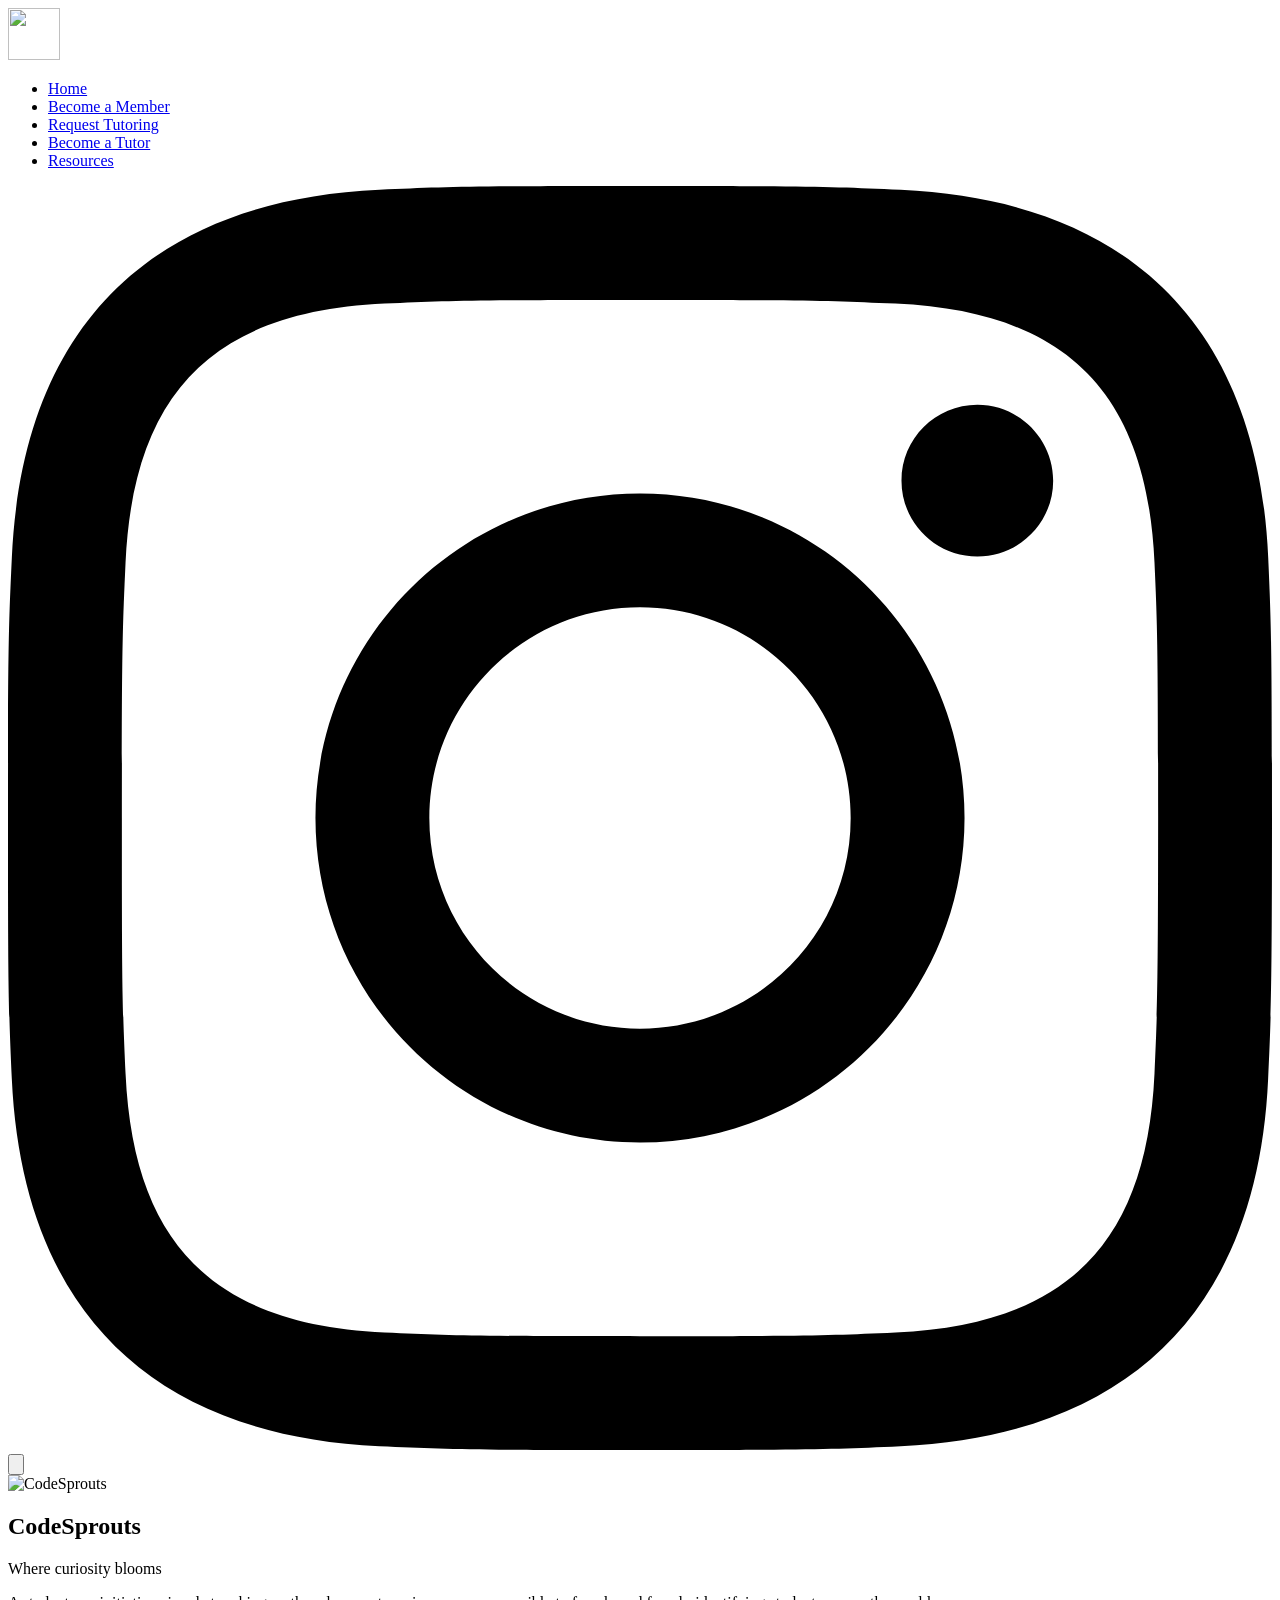
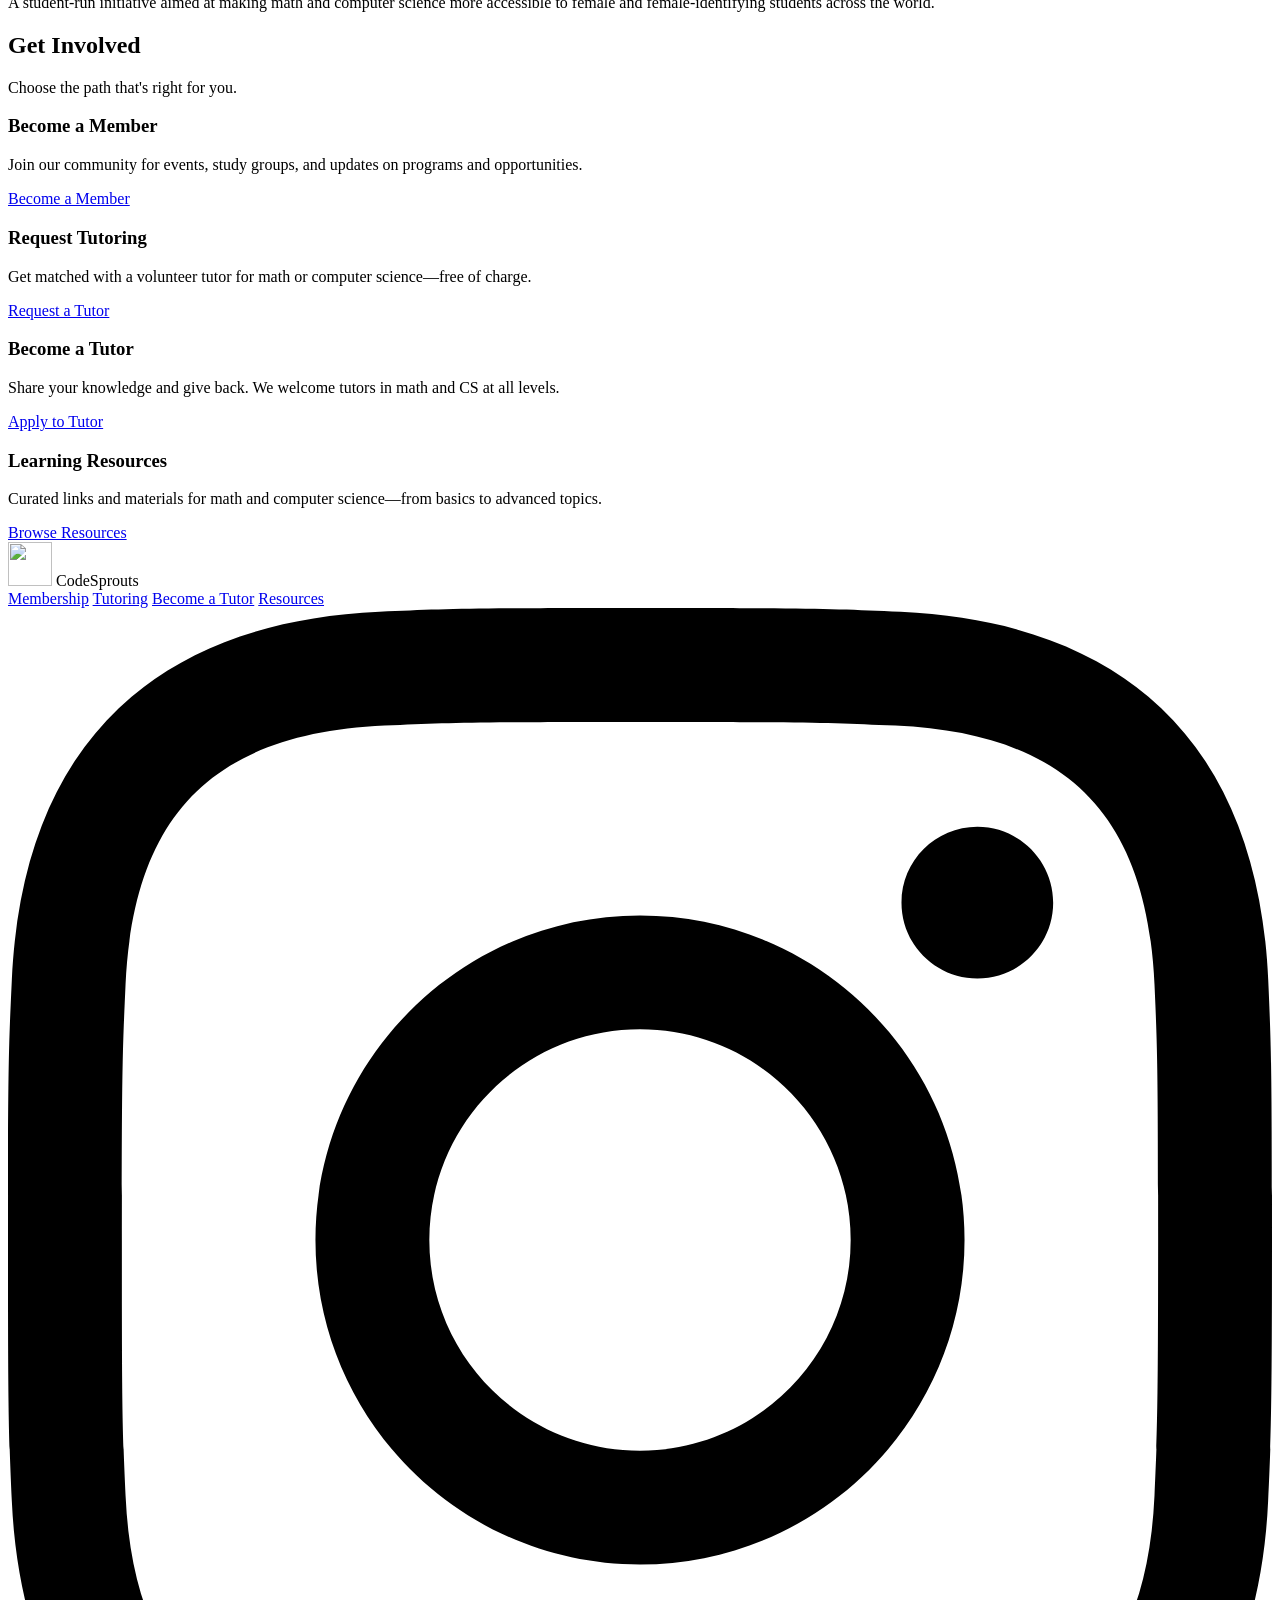
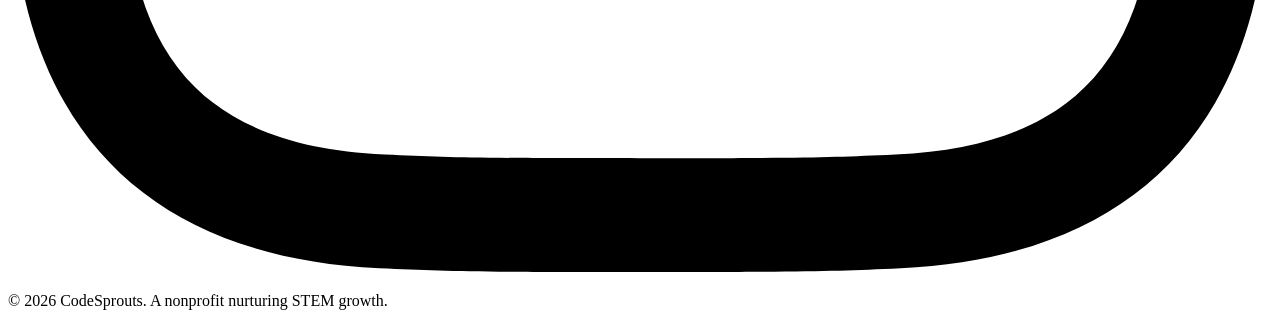
==== index.html @ f72ac239 "Add files via upload" ====
<!DOCTYPE html>
<html lang="en">
<head>
  <meta charset="UTF-8">
  <meta name="viewport" content="width=device-width, initial-scale=1.0">
  <meta name="description" content="CodeSprouts — a nonprofit helping students grow through math and computer science tutoring and community.">
  <title>CodeSprouts | Growing Coders &amp; Mathematicians</title>
  <link rel="preconnect" href="https://fonts.googleapis.com">
  <link rel="preconnect" href="https://fonts.gstatic.com" crossorigin>
  <link href="https://fonts.googleapis.com/css2?family=Montserrat:wght@400;500;600;700;800&display=swap" rel="stylesheet">
  <link rel="stylesheet" href="css/styles.css?v=5">
  <link rel="icon" href="assets/logo.png" type="image/png">
</head>
<body>
  <header class="site-header">
    <div class="header-inner">
      <a href="index.html" class="logo-link" aria-label="CodeSprouts home">
        <span class="logo-frame">
          <img src="assets/logo.png" alt="" class="logo-img" width="52" height="52">
        </span>
      </a>
      <nav class="main-nav" aria-label="Main navigation">
        <ul>
          <li><a href="index.html">Home</a></li>
          <li><a href="membership.html">Become a Member</a></li>
          <li><a href="tutoring.html">Request Tutoring</a></li>
          <li><a href="become-tutor.html">Become a Tutor</a></li>
          <li><a href="resources.html">Resources</a></li>
        </ul>
      </nav>
      <div class="header-actions">
        <a href="https://www.instagram.com/codesproutsss/?hl=en" class="social-link" target="_blank" rel="noopener noreferrer" aria-label="CodeSprouts on Instagram">
          <svg viewBox="0 0 24 24" aria-hidden="true"><path d="M12 2.163c3.204 0 3.584.012 4.85.07 3.252.148 4.771 1.691 4.919 4.919.058 1.265.069 1.645.069 4.849 0 3.205-.012 3.584-.069 4.849-.149 3.225-1.664 4.771-4.919 4.919-1.266.058-1.644.07-4.85.07-3.204 0-3.584-.012-4.849-.07-3.26-.149-4.771-1.699-4.919-4.92-.058-1.265-.07-1.644-.07-4.849 0-3.204.013-3.583.07-4.849.149-3.227 1.664-4.771 4.919-4.919 1.266-.057 1.645-.069 4.849-.069zm0-2.163c-3.259 0-3.667.014-4.947.072-4.358.2-6.78 2.618-6.98 6.98-.059 1.281-.073 1.689-.073 4.948 0 3.259.014 3.668.072 4.948.2 4.358 2.618 6.78 6.98 6.98 1.281.058 1.689.072 4.948.072 3.259 0 3.668-.014 4.948-.072 4.354-.2 6.782-2.618 6.979-6.98.059-1.28.073-1.689.073-4.948 0-3.259-.014-3.667-.072-4.947-.196-4.354-2.617-6.78-6.979-6.98-1.281-.059-1.69-.073-4.949-.073zm0 5.838c-3.403 0-6.162 2.759-6.162 6.162s2.759 6.163 6.162 6.163 6.162-2.759 6.162-6.163c0-3.403-2.759-6.162-6.162-6.162zm0 10.162c-2.209 0-4-1.79-4-4 0-2.209 1.791-4 4-4s4 1.791 4 4c0 2.21-1.791 4-4 4zm6.406-11.845c-.796 0-1.441.645-1.441 1.44s.645 1.44 1.441 1.44c.795 0 1.439-.645 1.439-1.44s-.644-1.44-1.439-1.44z"/></svg>
        </a>
        <button class="nav-toggle" type="button" aria-label="Open menu" aria-expanded="false">
          <svg xmlns="http://www.w3.org/2000/svg" fill="none" viewBox="0 0 24 24" stroke="currentColor" stroke-width="2">
            <path stroke-linecap="round" stroke-linejoin="round" d="M4 6h16M4 12h16M4 18h16"/>
          </svg>
        </button>
      </div>
    </div>
  </header>

  <main>
    <section class="hero">
      <div class="hero-float">
        <span class="logo-frame logo-frame--hero">
          <img src="assets/logo.png" alt="CodeSprouts" class="logo-img" width="280" height="280">
        </span>
      </div>
      <h1 class="hero-title">CodeSprouts</h1>
      <p class="tagline">Where curiosity blooms</p>
      <p class="hero-desc">
        A student-run initiative aimed at making math and computer science more accessible
        to female and female-identifying students across the world.
      </p>
    </section>

    <section class="section container">
      <header class="page-header" style="padding-top: 0;">
        <h1>Get Involved</h1>
        <p>Choose the path that's right for you.</p>
      </header>
      <div class="cards-grid">
        <article class="card">
          <h3>Become a Member</h3>
          <p>Join our community for events, study groups, and updates on programs and opportunities.</p>
          <a href="membership.html" class="btn btn-secondary">Become a Member</a>
        </article>
        <article class="card">
          <h3>Request Tutoring</h3>
          <p>Get matched with a volunteer tutor for math or computer science—free of charge.</p>
          <a href="tutoring.html" class="btn btn-secondary">Request a Tutor</a>
        </article>
        <article class="card">
          <h3>Become a Tutor</h3>
          <p>Share your knowledge and give back. We welcome tutors in math and CS at all levels.</p>
          <a href="become-tutor.html" class="btn btn-secondary">Apply to Tutor</a>
        </article>
        <article class="card">
          <h3>Learning Resources</h3>
          <p>Curated links and materials for math and computer science—from basics to advanced topics.</p>
          <a href="resources.html" class="btn btn-secondary">Browse Resources</a>
        </article>
      </div>
    </section>
  </main>

  <footer class="site-footer">
    <div class="footer-inner">
      <div class="footer-brand">
        <span class="logo-frame logo-frame--footer">
          <img src="assets/logo.png" alt="" class="logo-img" width="44" height="44">
        </span>
        <span>CodeSprouts</span>
      </div>
      <nav class="footer-links" aria-label="Footer navigation">
        <a href="membership.html">Membership</a>
        <a href="tutoring.html">Tutoring</a>
        <a href="become-tutor.html">Become a Tutor</a>
        <a href="resources.html">Resources</a>
      </nav>
      <div class="footer-social">
        <a href="https://www.instagram.com/codesproutsss/?hl=en" class="social-link" target="_blank" rel="noopener noreferrer" aria-label="Instagram">
          <svg viewBox="0 0 24 24" aria-hidden="true"><path d="M12 2.163c3.204 0 3.584.012 4.85.07 3.252.148 4.771 1.691 4.919 4.919.058 1.265.069 1.645.069 4.849 0 3.205-.012 3.584-.069 4.849-.149 3.225-1.664 4.771-4.919 4.919-1.266.058-1.644.07-4.85.07-3.204 0-3.584-.012-4.849-.07-3.26-.149-4.771-1.699-4.919-4.92-.058-1.265-.07-1.644-.07-4.849 0-3.204.013-3.583.07-4.849.149-3.227 1.664-4.771 4.919-4.919 1.266-.057 1.645-.069 4.849-.069zm0-2.163c-3.259 0-3.667.014-4.947.072-4.358.2-6.78 2.618-6.98 6.98-.059 1.281-.073 1.689-.073 4.948 0 3.259.014 3.668.072 4.948.2 4.358 2.618 6.78 6.98 6.98 1.281.058 1.689.072 4.948.072 3.259 0 3.668-.014 4.948-.072 4.354-.2 6.782-2.618 6.979-6.98.059-1.28.073-1.689.073-4.948 0-3.259-.014-3.667-.072-4.947-.196-4.354-2.617-6.78-6.979-6.98-1.281-.059-1.69-.073-4.949-.073zm0 5.838c-3.403 0-6.162 2.759-6.162 6.162s2.759 6.163 6.162 6.163 6.162-2.759 6.162-6.163c0-3.403-2.759-6.162-6.162-6.162zm0 10.162c-2.209 0-4-1.79-4-4 0-2.209 1.791-4 4-4s4 1.791 4 4c0 2.21-1.791 4-4 4zm6.406-11.845c-.796 0-1.441.645-1.441 1.44s.645 1.44 1.441 1.44c.795 0 1.439-.645 1.439-1.44s-.644-1.44-1.439-1.44z"/></svg>
        </a>
      </div>
      <p class="footer-copy">&copy; 2026 CodeSprouts. A nonprofit nurturing STEM growth.</p>
    </div>
  </footer>

  <script src="js/main.js"></script>
</body>
</html>
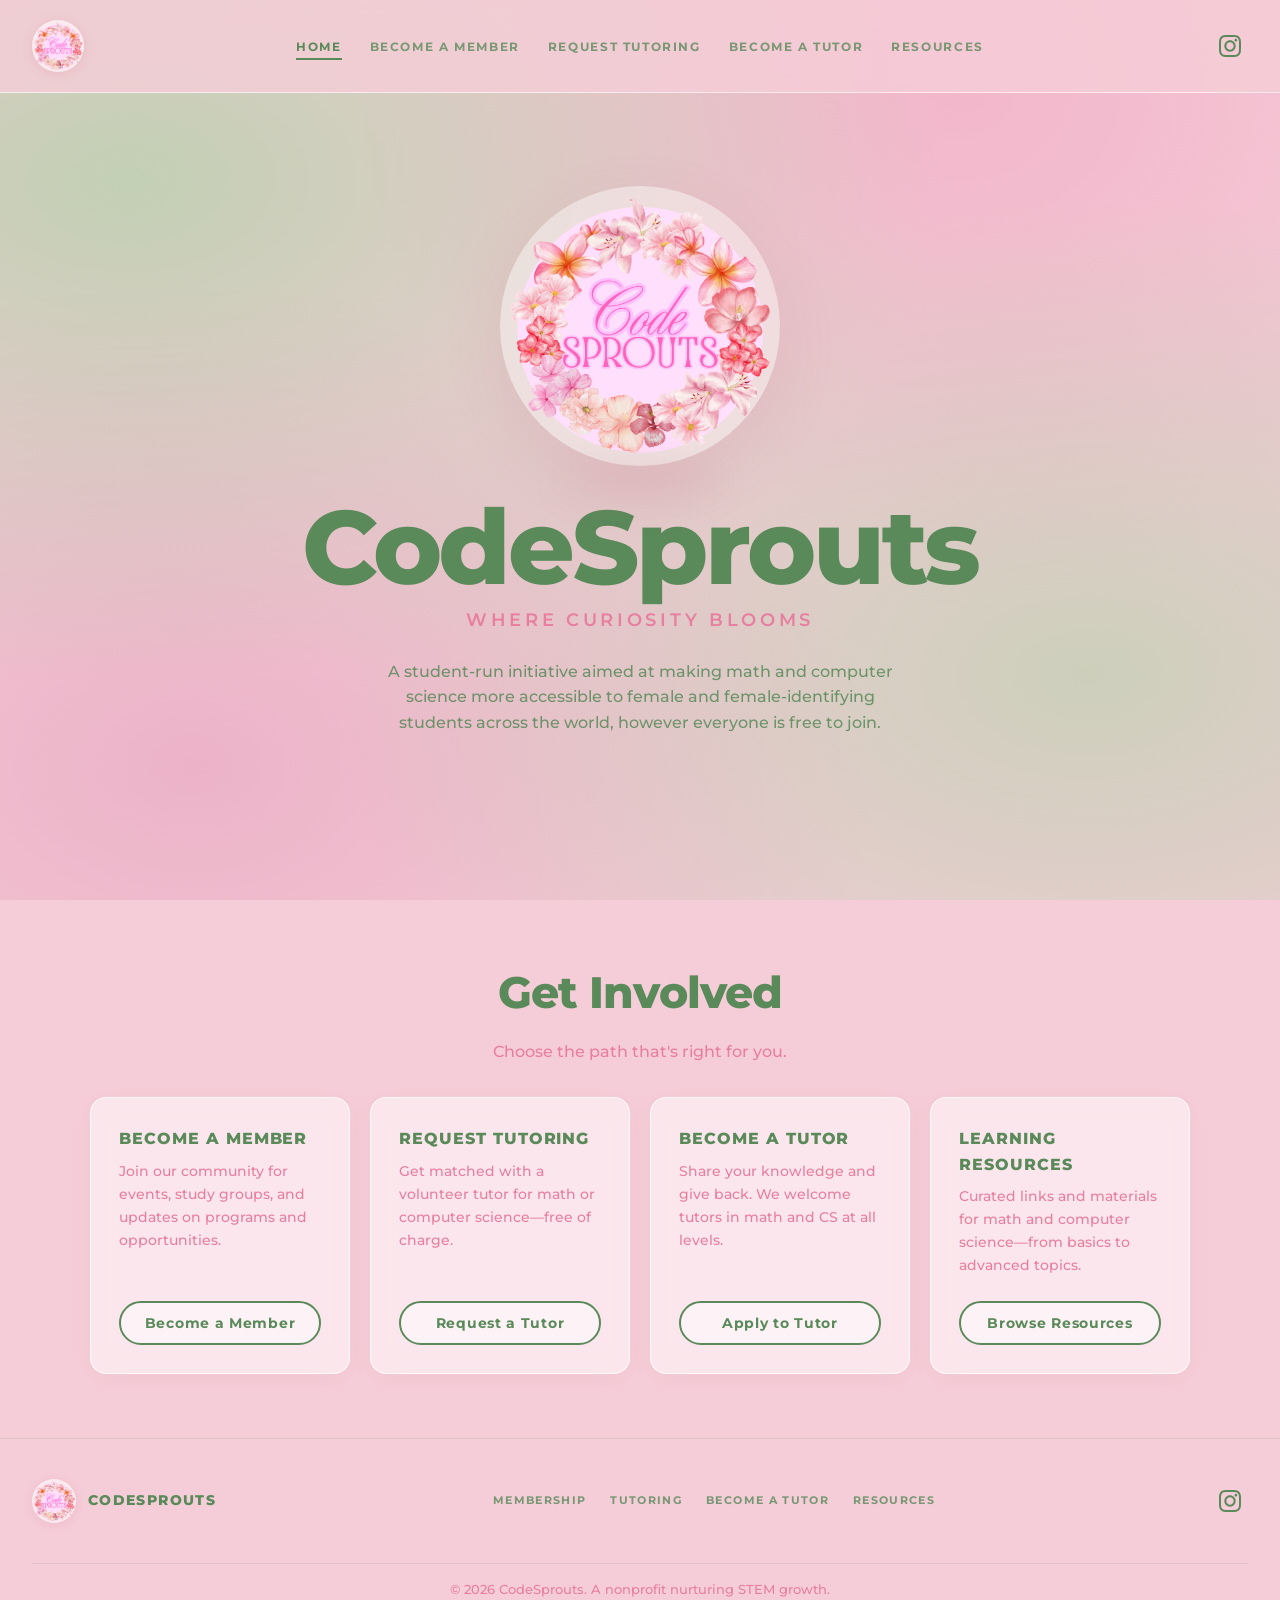
==== commit 705a60ac: "Add files via upload" ====
--- a/index.html
+++ b/index.html
@@ -52,7 +52,7 @@
       <p class="tagline">Where curiosity blooms</p>
       <p class="hero-desc">
         A student-run initiative aimed at making math and computer science more accessible
-        to female and female-identifying students across the world.
+        to female and female-identifying students across the world, however everyone is free to join.
       </p>
     </section>
 
--- a/css/styles.css
+++ b/css/styles.css
@@ -0,0 +1,266 @@
+/* CodeSprouts — Pink & green pastel aesthetic matching brand posts */
+:root {
+  --green: #5a8a5a;
+  --green-dark: #bcd6ae;
+  --pink-bg: #f5cdd8;
+  --pink-accent: #e87fa0;
+  --pink-bright: #f472b6;
+  --card-bg: rgba(255, 255, 255, 0.5);
+  --card-border: rgba(255, 255, 255, 0.75);
+  --input-bg: rgba(255, 255, 255, 0.95);
+  --input-text: #3d2a32;
+  --radius: 16px;
+  --radius-sm: 10px;
+  --font: "Montserrat", system-ui, sans-serif;
+}
+
+*, *::before, *::after { box-sizing: border-box; margin: 0; padding: 0; }
+
+html { scroll-behavior: smooth; }
+
+body {
+  font-family: var(--font);
+  color: var(--green);
+  background: var(--pink-bg);
+  background-image:
+    radial-gradient(ellipse at 10% 20%, rgba(144, 210, 144, 0.5) 0%, transparent 50%),
+    radial-gradient(ellipse at 85% 75%, rgba(144, 210, 144, 0.4) 0%, transparent 50%),
+    radial-gradient(ellipse at 75% 10%, rgba(240, 160, 190, 0.5) 0%, transparent 45%),
+    radial-gradient(ellipse at 15% 85%, rgba(220, 130, 170, 0.35) 0%, transparent 45%);
+  background-attachment: fixed;
+  line-height: 1.6;
+  min-height: 100vh;
+  display: flex;
+  flex-direction: column;
+}
+
+img { max-width: 100%; height: auto; display: block; }
+
+a { color: var(--green); text-decoration: none; transition: opacity 0.2s; }
+a:not(.btn):hover { opacity: 0.75; }
+
+/* Logo */
+.logo-frame {
+  width: 52px; height: 52px;
+  border-radius: 50%; overflow: hidden;
+  display: grid; place-items: center;
+  flex-shrink: 0;
+  background: rgba(255,255,255,0.6);
+  aspect-ratio: 1;
+  box-shadow: 0 2px 12px rgba(200,100,130,0.15);
+}
+.logo-img { width: 100%; height: 100%; object-fit: contain; object-position: center; display: block; margin: 0; }
+.logo-frame--hero { width: min(280px,70vw); height: min(280px,70vw); background: rgba(255,255,255,0.4); box-shadow: 0 20px 60px rgba(200,100,130,0.12); }
+.logo-frame--hero .logo-img { width: 100%; height: 100%; }
+.logo-frame--mission { width: 200px; height: 200px; }
+.logo-frame--footer { width: 44px; height: 44px; }
+.logo-frame--footer .logo-img { width: 100%; height: 100%; }
+
+/* Header */
+.site-header {
+  position: sticky; top: 0; z-index: 100;
+  padding: 1.25rem 0;
+  background: rgba(245, 205, 216, 0.8);
+  backdrop-filter: blur(16px);
+  -webkit-backdrop-filter: blur(16px);
+  border-bottom: 1px solid rgba(255,255,255,0.6);
+  transition: transform 0.3s ease;
+}
+.header-inner {
+  max-width: 1280px; margin: 0 auto; padding: 0 2rem;
+  display: grid; grid-template-columns: 1fr auto 1fr;
+  align-items: center; gap: 1rem;
+}
+.logo-link { justify-self: start; display: flex; align-items: center; }
+.header-actions { justify-self: end; display: flex; align-items: center; gap: 0.75rem; }
+
+.social-link { display: flex; align-items: center; justify-content: center; width: 36px; height: 36px; color: var(--green); opacity: 1; }
+.social-link:hover { opacity: 0.7; }
+.social-link svg { width: 22px; height: 22px; fill: currentColor; }
+
+.nav-toggle { display: none; background: none; border: none; cursor: pointer; padding: 0.5rem; color: var(--green); }
+.nav-toggle svg { width: 28px; height: 28px; }
+
+.main-nav { justify-self: center; }
+.main-nav ul { list-style: none; display: flex; flex-wrap: wrap; justify-content: center; gap: 0.5rem 1.75rem; }
+.main-nav a {
+  font-weight: 700; font-size: 0.72rem; letter-spacing: 0.14em;
+  text-transform: uppercase; color: var(--green);
+  padding: 0.25rem 0; border-bottom: 2px solid transparent; opacity: 0.8;
+}
+.main-nav a:hover, .main-nav a.active { opacity: 1; border-bottom-color: var(--green); }
+
+/* Main */
+main { flex: 1; }
+.container { max-width: 1100px; margin: 0 auto; padding: 0 1.5rem; }
+.section { padding: 4rem 0; }
+
+.page-header { text-align: center; padding: 2.5rem 0 2rem; }
+.page-header h1 { font-size: clamp(2rem,5vw,2.75rem); font-weight: 800; letter-spacing: -0.02em; margin-bottom: 0.75rem; color: var(--green); }
+.page-header p { color: var(--pink-accent); max-width: 560px; margin: 0 auto; font-size: 1rem; font-weight: 500; }
+
+/* Hero */
+.hero {
+  min-height: calc(100vh - 100px);
+  display: flex; flex-direction: column; align-items: center; justify-content: center;
+  text-align: center; padding: 2rem 1.5rem 4rem; position: relative;
+}
+.hero-float { position: relative; margin-bottom: 2rem; }
+.hero-float::after {
+  content: ""; position: absolute; bottom: -28px; left: 50%; transform: translateX(-50%);
+  width: 55%; height: 28px; background: rgba(200,100,130,0.15);
+  filter: blur(18px); border-radius: 50%; pointer-events: none;
+}
+.hero-title {
+  font-size: clamp(3rem,12vw,6.5rem); font-weight: 800;
+  letter-spacing: -0.03em; line-height: 0.95; margin-bottom: 0.5rem;
+  color: var(--green);
+}
+.hero .tagline {
+  font-size: clamp(0.95rem,2.5vw,1.15rem); font-weight: 600;
+  letter-spacing: 0.2em; text-transform: uppercase;
+  color: var(--pink-accent); margin-bottom: 1.5rem;
+}
+.hero-desc { max-width: 520px; margin: 0 auto 2rem; font-size: 1rem; color: var(--green); font-weight: 500; opacity: 0.85; }
+.hero-actions { display: flex; flex-wrap: wrap; gap: 1rem; justify-content: center; }
+
+/* Buttons */
+.btn, a.btn {
+  display: inline-flex; align-items: center; justify-content: center;
+  gap: 0.5rem; min-height: 44px; padding: 0.625rem 1.5rem;
+  font-family: var(--font); font-weight: 700; font-size: 0.875rem;
+  letter-spacing: 0.05em; line-height: 1.25; text-align: center;
+  border-radius: 50px; border: 2px solid transparent;
+  cursor: pointer; text-decoration: none; white-space: nowrap;
+  box-sizing: border-box; -webkit-appearance: none; appearance: none;
+  transition: all 0.2s ease;
+}
+.btn:focus-visible { outline: 2px solid var(--pink-accent); outline-offset: 3px; }
+
+.btn-primary, button.btn-primary {
+  background-color: var(--green); color: #ffffff; border-color: var(--green);
+  box-shadow: 0 4px 15px rgba(90,143,90,0.3);
+}
+.btn-primary:hover, button.btn-primary:hover {
+  background-color: var(--green-dark); border-color: var(--green-dark);
+  color: #ffffff; box-shadow: 0 6px 20px rgba(90,143,90,0.4);
+}
+
+.btn-secondary, a.btn.btn-secondary,
+a.btn.btn-secondary:link, a.btn.btn-secondary:visited,
+a.btn.btn-secondary:hover, a.btn.btn-secondary:active,
+a.btn.btn-secondary:focus {
+  background-color: rgba(255,255,255,0.5);
+  color: var(--green); -webkit-text-fill-color: var(--green);
+  border: 2px solid var(--green); box-shadow: none; opacity: 1;
+}
+.btn-secondary:hover, a.btn.btn-secondary:hover {
+  background-color: var(--green); color: #ffffff;
+  -webkit-text-fill-color: #ffffff; border-color: var(--green);
+}
+
+/* Cards */
+.cards-grid { display: grid; grid-template-columns: repeat(auto-fit,minmax(260px,1fr)); gap: 1.25rem; align-items: stretch; }
+.card {
+  display: flex; flex-direction: column; height: 100%;
+  background: var(--card-bg); backdrop-filter: blur(12px); -webkit-backdrop-filter: blur(12px);
+  border-radius: var(--radius); padding: 1.75rem;
+  border: 1.5px solid var(--card-border);
+  box-shadow: 0 4px 20px rgba(200,100,130,0.08);
+  transition: transform 0.2s, box-shadow 0.2s;
+}
+.card:hover { transform: translateY(-4px); box-shadow: 0 8px 30px rgba(200,100,130,0.15); }
+.card h3 { font-size: 1rem; font-weight: 800; letter-spacing: 0.06em; text-transform: uppercase; margin-bottom: 0.5rem; color: var(--green); }
+.card p { flex: 1; color: var(--pink-accent); font-size: 0.9rem; margin-bottom: 0; font-weight: 500; }
+.card .btn { margin-top: 1.5rem; min-height: 44px; padding: 0.625rem 1.25rem; font-size: 0.875rem; width: 100%; white-space: normal; }
+
+/* Mission */
+.mission-block { display: grid; grid-template-columns: auto 1fr; gap: 3rem; align-items: center; padding: 3rem 0; }
+.mission-block h2 { font-size: clamp(1.75rem,4vw,2.25rem); font-weight: 700; margin-bottom: 1rem; color: var(--green); }
+.mission-block p { color: var(--pink-accent); margin-bottom: 1rem; font-weight: 500; }
+
+/* Forms */
+.form-card {
+  background: var(--card-bg); backdrop-filter: blur(16px); -webkit-backdrop-filter: blur(16px);
+  border-radius: var(--radius); padding: 2rem; border: 1.5px solid var(--card-border);
+  max-width: 640px; margin: 0 auto; box-shadow: 0 4px 20px rgba(200,100,130,0.08);
+}
+.form-group { margin-bottom: 1.25rem; }
+.form-group label, .form-group legend {
+  display: block; font-weight: 700; font-size: 0.72rem;
+  letter-spacing: 0.1em; text-transform: uppercase;
+  margin-bottom: 0.5rem; color: var(--green);
+}
+.form-group fieldset { border: none; padding: 0; margin: 0; }
+.form-group .hint { font-weight: 500; font-size: 0.85rem; letter-spacing: 0; text-transform: none; color: var(--pink-accent); margin-top: 0.25rem; }
+.form-group input[type="text"], .form-group input[type="email"],
+.form-group input[type="tel"], .form-group textarea {
+  width: 100%; padding: 0.75rem 1rem;
+  border: 1.5px solid rgba(90,143,90,0.3); border-radius: var(--radius-sm);
+  font-family: var(--font); font-size: 1rem; color: var(--input-text); background: var(--input-bg);
+}
+.form-group input:focus, .form-group textarea:focus { outline: 2px solid var(--green); outline-offset: 2px; }
+.form-group textarea { min-height: 120px; resize: vertical; }
+
+.interests-grid { display: grid; grid-template-columns: repeat(auto-fill,minmax(155px,1fr)); gap: 0.5rem; }
+.interest-option {
+  display: flex; align-items: center; gap: 0.5rem; padding: 0.55rem 0.75rem;
+  background: rgba(255,255,255,0.6); border-radius: var(--radius-sm);
+  border: 1.5px solid rgba(90,143,90,0.25); cursor: pointer;
+  font-size: 0.85rem; font-weight: 600; color: var(--green);
+  transition: background 0.2s, border-color 0.2s;
+}
+.interest-option:hover { background: rgba(255,255,255,0.8); border-color: var(--green); }
+.interest-option input { accent-color: var(--green); width: 1rem; height: 1rem; }
+.interest-option:has(input:checked) { background: rgba(90,143,90,0.12); border-color: var(--green); }
+
+.form-actions .btn { width: 100%; min-height: 48px; font-size: 0.9375rem; }
+.form-success { display: none; text-align: center; padding: 2rem; background: rgba(255,255,255,0.6); border-radius: var(--radius); border: 1.5px solid var(--card-border); }
+.form-success.visible { display: block; }
+.form-success h3 { font-size: 1.25rem; font-weight: 800; text-transform: uppercase; letter-spacing: 0.08em; margin-bottom: 0.5rem; color: var(--green); }
+.form-success p { color: var(--pink-accent); }
+
+.page-note { text-align: center; color: var(--pink-accent); margin-top: 1.5rem; font-size: 0.95rem; font-weight: 500; }
+.page-note a { text-decoration: underline; text-underline-offset: 3px; color: var(--green); }
+
+/* Resources */
+.resources-category { margin-bottom: 3rem; }
+.resources-category h2 { font-size: 1rem; font-weight: 800; letter-spacing: 0.14em; text-transform: uppercase; margin-bottom: 1rem; padding-bottom: 0.5rem; border-bottom: 2px solid rgba(90,143,90,0.3); color: var(--green); }
+.resource-list { list-style: none; display: flex; flex-direction: column; gap: 0.65rem; }
+.resource-item {
+  background: var(--card-bg); border-radius: var(--radius-sm); padding: 1rem 1.25rem;
+  border: 1.5px solid var(--card-border); display: flex; flex-wrap: wrap;
+  align-items: baseline; justify-content: space-between; gap: 0.5rem;
+  transition: box-shadow 0.2s; box-shadow: 0 2px 10px rgba(200,100,130,0.06);
+}
+.resource-item:hover { box-shadow: 0 4px 20px rgba(200,100,130,0.12); }
+.resource-item strong { font-weight: 700; color: var(--green); }
+.resource-item .resource-desc { flex: 1 1 100%; font-size: 0.88rem; color: var(--pink-accent); margin-top: 0.15rem; font-weight: 500; }
+.resource-item a { font-weight: 700; font-size: 0.75rem; letter-spacing: 0.08em; text-transform: uppercase; color: var(--green); white-space: nowrap; }
+
+/* Footer */
+.site-footer { padding: 2.5rem 0; margin-top: auto; border-top: 1.5px solid rgba(90,143,90,0.15); background: rgba(245,205,216,0.4); }
+.footer-inner { max-width: 1280px; margin: 0 auto; padding: 0 2rem; display: flex; flex-wrap: wrap; justify-content: space-between; align-items: center; gap: 1.5rem; }
+.footer-brand { display: flex; align-items: center; gap: 0.75rem; }
+.footer-brand span { font-size: 0.85rem; font-weight: 800; letter-spacing: 0.1em; text-transform: uppercase; color: var(--green); }
+.footer-links { display: flex; flex-wrap: wrap; gap: 1rem 1.5rem; }
+.footer-links a { font-size: 0.7rem; font-weight: 700; letter-spacing: 0.12em; text-transform: uppercase; color: var(--green); opacity: 0.8; }
+.footer-social { display: flex; align-items: center; gap: 0.75rem; }
+.footer-copy { width: 100%; text-align: center; font-size: 0.8rem; color: var(--pink-accent); font-weight: 500; margin-top: 1rem; padding-top: 1rem; border-top: 1px solid rgba(90,143,90,0.15); }
+
+/* Responsive */
+@media (max-width: 900px) {
+  .header-inner { grid-template-columns: auto 1fr auto; }
+  .main-nav {
+    position: absolute; top: 100%; left: 0; right: 0;
+    background: rgba(245,205,216,0.97); backdrop-filter: blur(12px);
+    max-height: 0; overflow: hidden; transition: max-height 0.3s ease;
+    justify-self: stretch; grid-column: 1 / -1;
+  }
+  .main-nav.open { max-height: 420px; }
+  .main-nav ul { flex-direction: column; padding: 1rem 2rem 1.5rem; align-items: flex-start; }
+  .nav-toggle { display: block; }
+  .site-header { position: relative; }
+  .header-inner { position: relative; }
+  .mission-block { grid-template-columns: 1fr; text-align: center; justify-items: center; }
+}
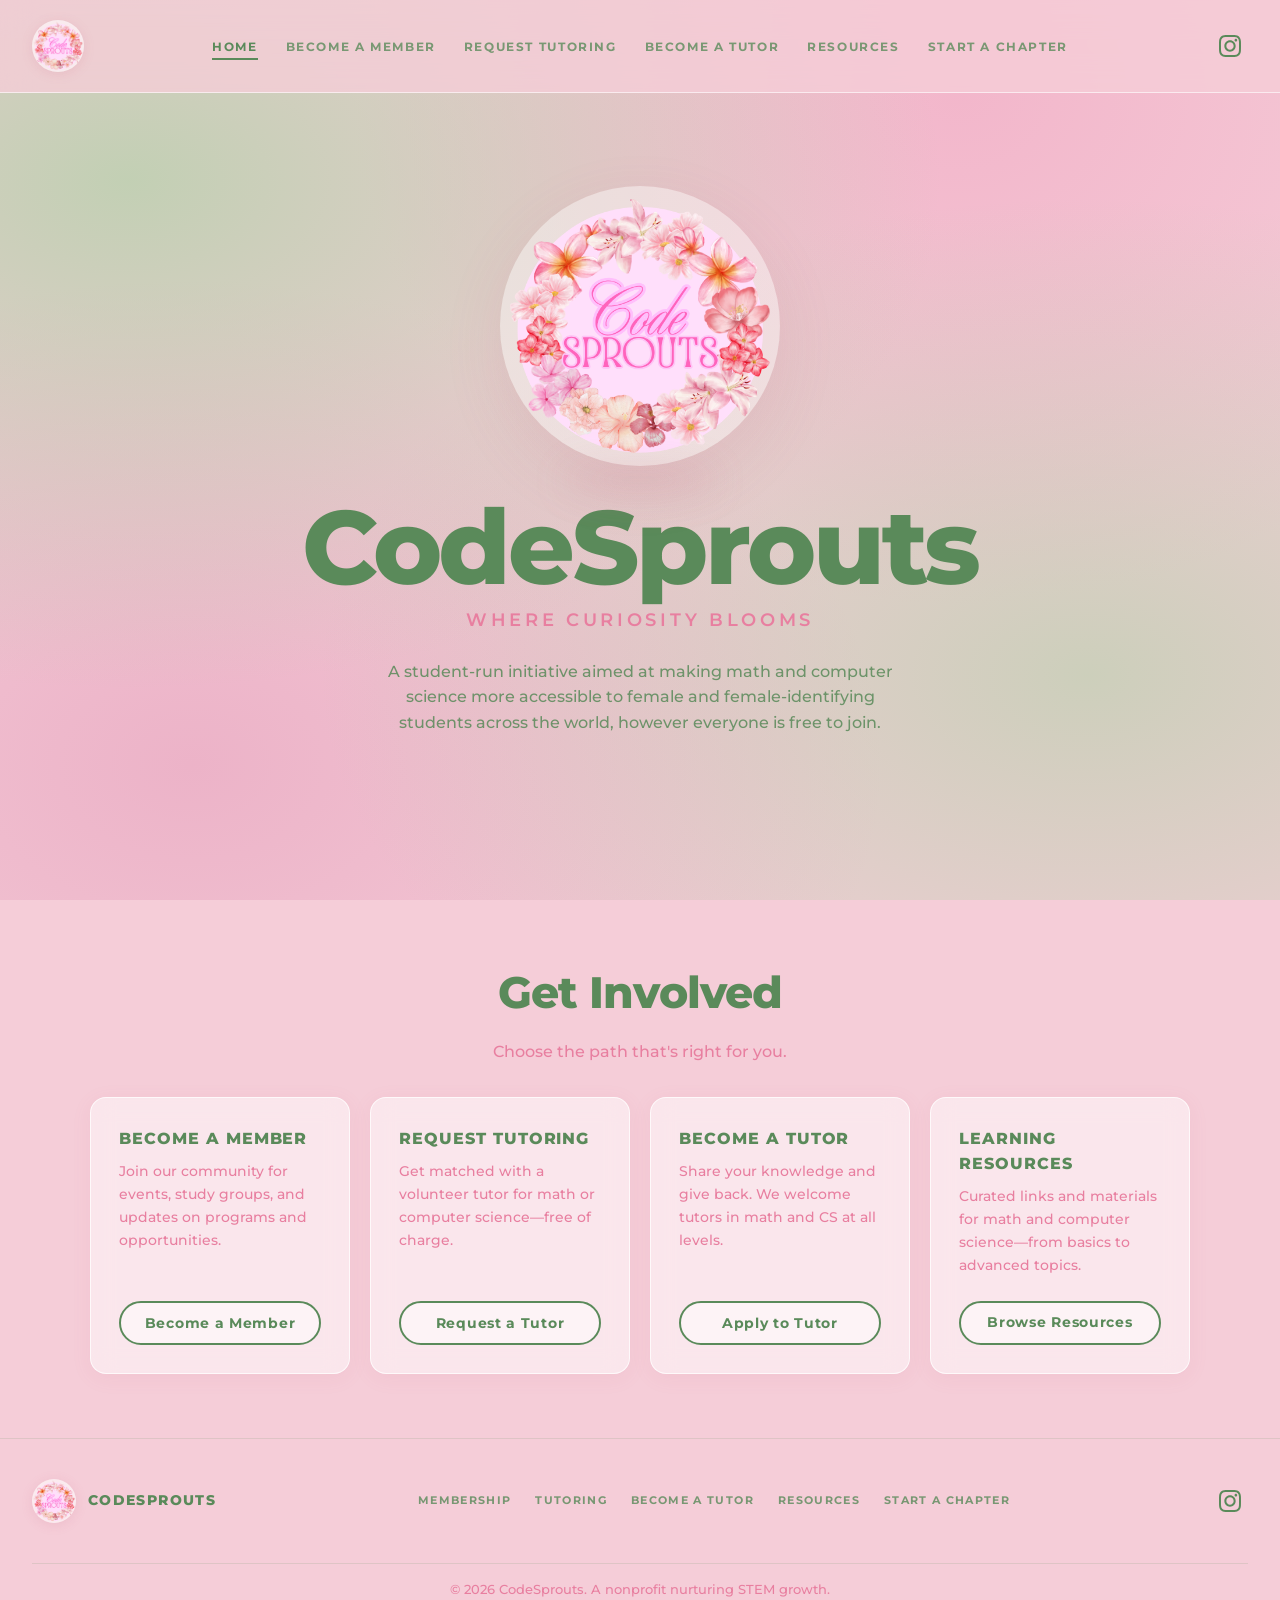
==== commit dd6e57e1: "Add files via upload" ====
--- a/index.html
+++ b/index.html
@@ -26,6 +26,7 @@
           <li><a href="tutoring.html">Request Tutoring</a></li>
           <li><a href="become-tutor.html">Become a Tutor</a></li>
           <li><a href="resources.html">Resources</a></li>
+          <li><a href="become-chapter.html">Start a Chapter</a></li>
         </ul>
       </nav>
       <div class="header-actions">
@@ -99,6 +100,7 @@
         <a href="tutoring.html">Tutoring</a>
         <a href="become-tutor.html">Become a Tutor</a>
         <a href="resources.html">Resources</a>
+        <a href="become-chapter.html">Start a Chapter</a>
       </nav>
       <div class="footer-social">
         <a href="https://www.instagram.com/codesproutsss/?hl=en" class="social-link" target="_blank" rel="noopener noreferrer" aria-label="Instagram">
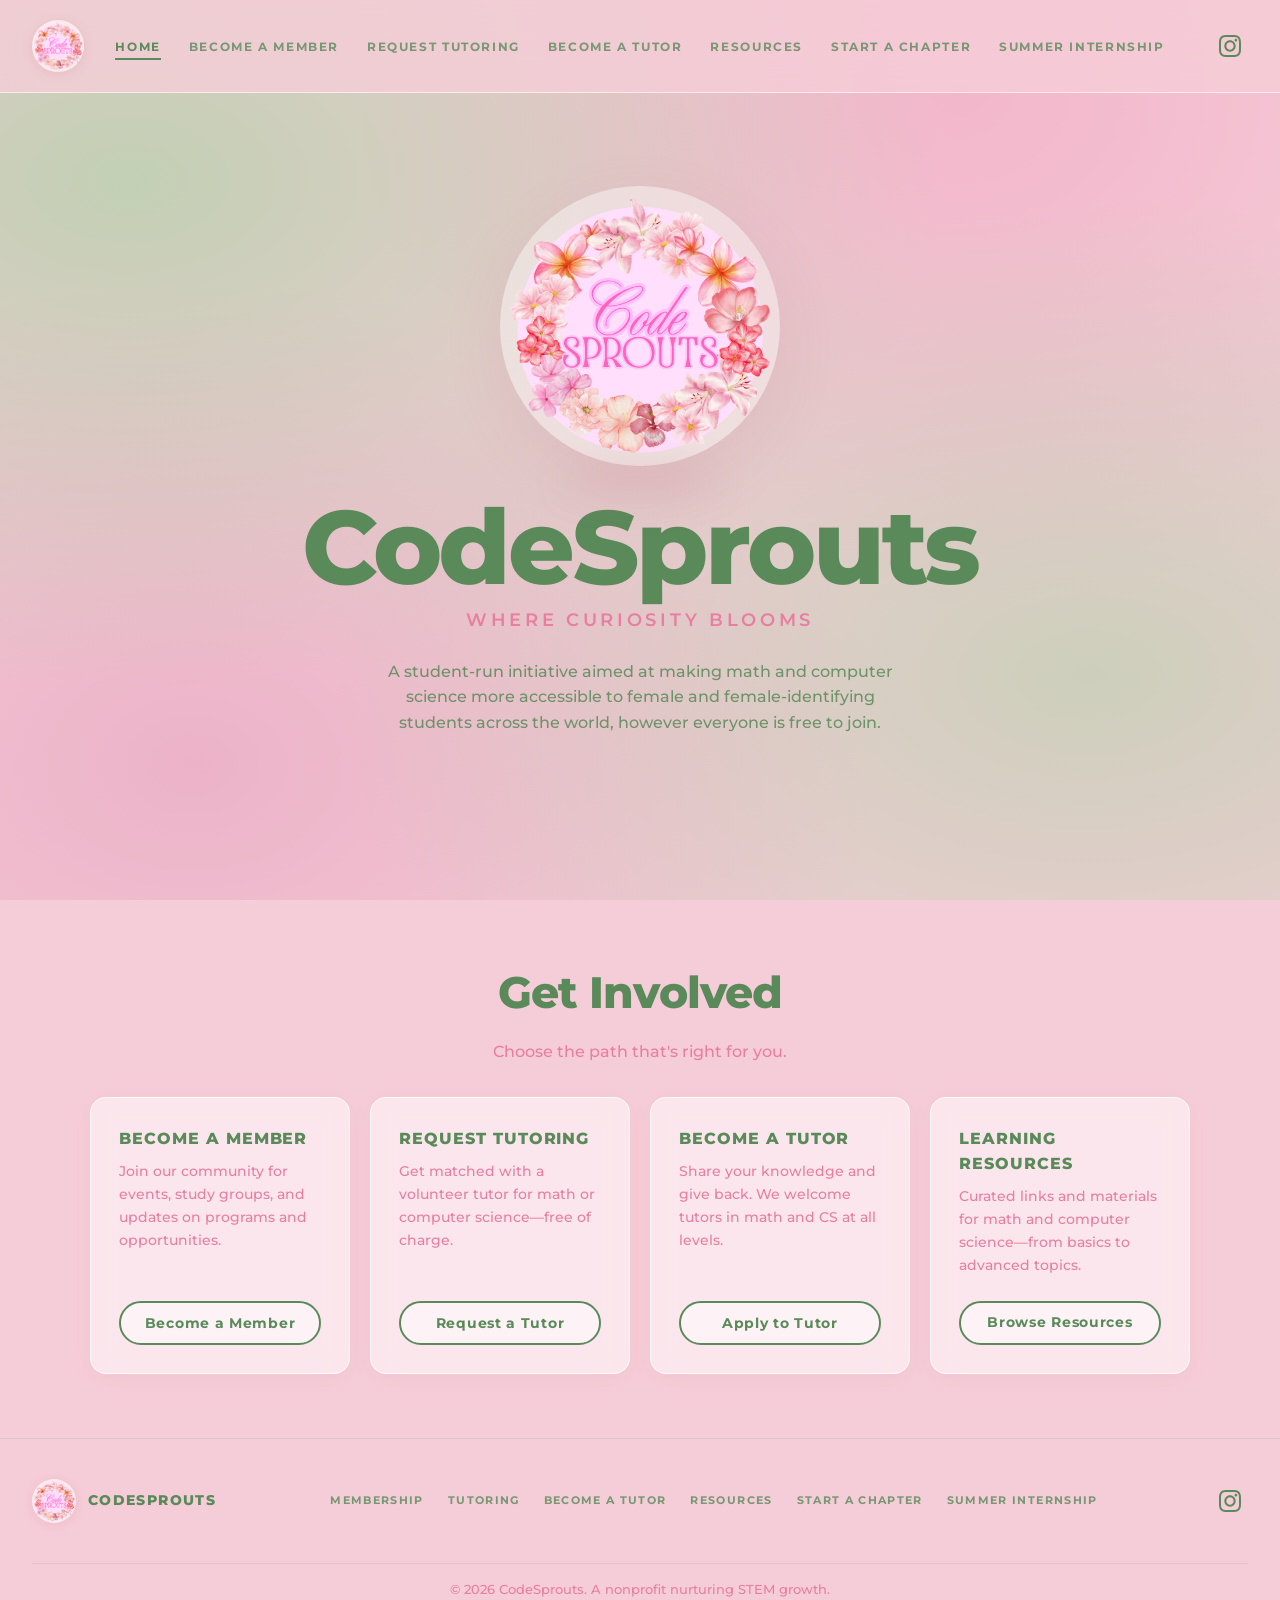
==== commit fe29a4eb: "Add files via upload" ====
--- a/index.html
+++ b/index.html
@@ -27,6 +27,7 @@
           <li><a href="become-tutor.html">Become a Tutor</a></li>
           <li><a href="resources.html">Resources</a></li>
           <li><a href="become-chapter.html">Start a Chapter</a></li>
+          <li><a href="summerinternship.html">Summer Internship</a></li>
         </ul>
       </nav>
       <div class="header-actions">
@@ -101,6 +102,7 @@
         <a href="become-tutor.html">Become a Tutor</a>
         <a href="resources.html">Resources</a>
         <a href="become-chapter.html">Start a Chapter</a>
+        <a href="summerinternship.html">Summer Internship</a>
       </nav>
       <div class="footer-social">
         <a href="https://www.instagram.com/codesproutsss/?hl=en" class="social-link" target="_blank" rel="noopener noreferrer" aria-label="Instagram">
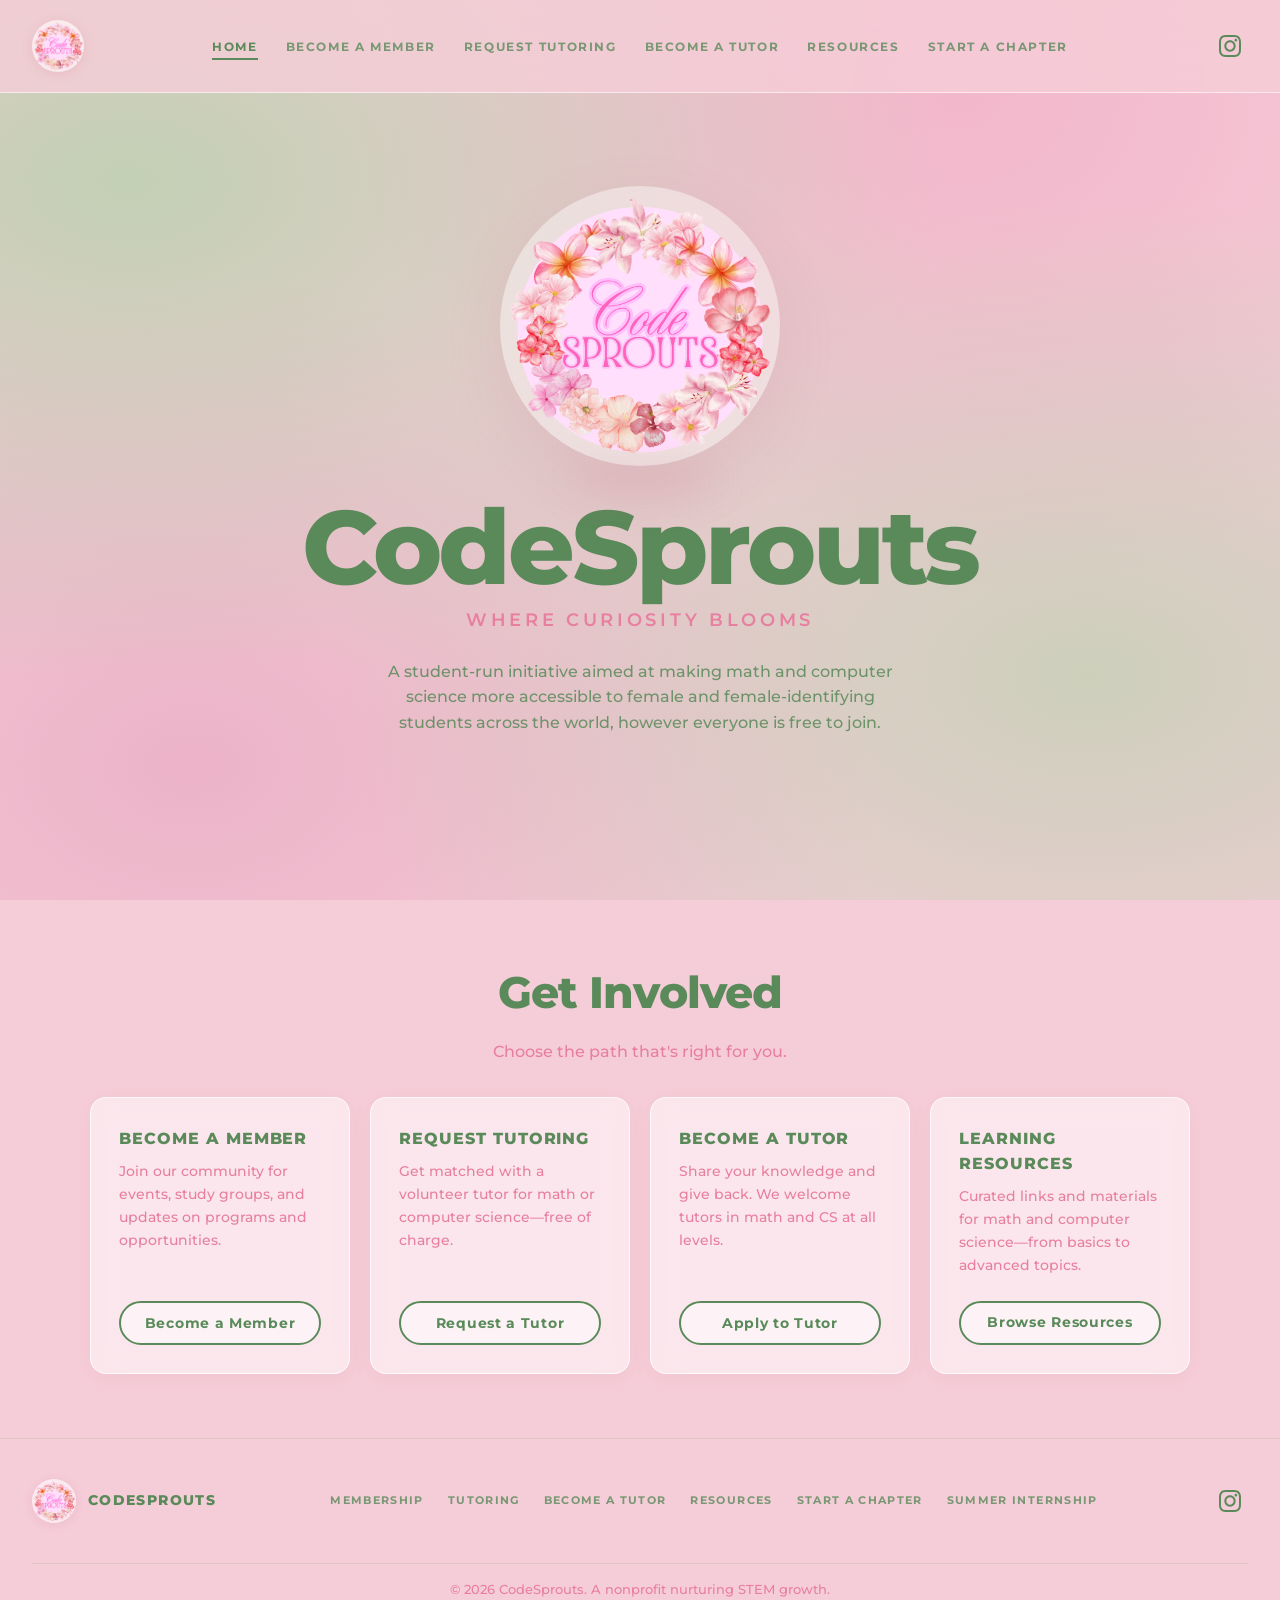
==== commit 4399b44e: "Add files via upload" ====
--- a/index.html
+++ b/index.html
@@ -27,7 +27,6 @@
           <li><a href="become-tutor.html">Become a Tutor</a></li>
           <li><a href="resources.html">Resources</a></li>
           <li><a href="become-chapter.html">Start a Chapter</a></li>
-          <li><a href="summerinternship.html">Summer Internship</a></li>
         </ul>
       </nav>
       <div class="header-actions">
--- a/css/styles.css
+++ b/css/styles.css
@@ -1,4 +1,3 @@
-/* CodeSprouts — Pink & green pastel aesthetic matching brand posts */
 :root {
   --green: #5a8a5a;
   --green-dark: #bcd6ae;
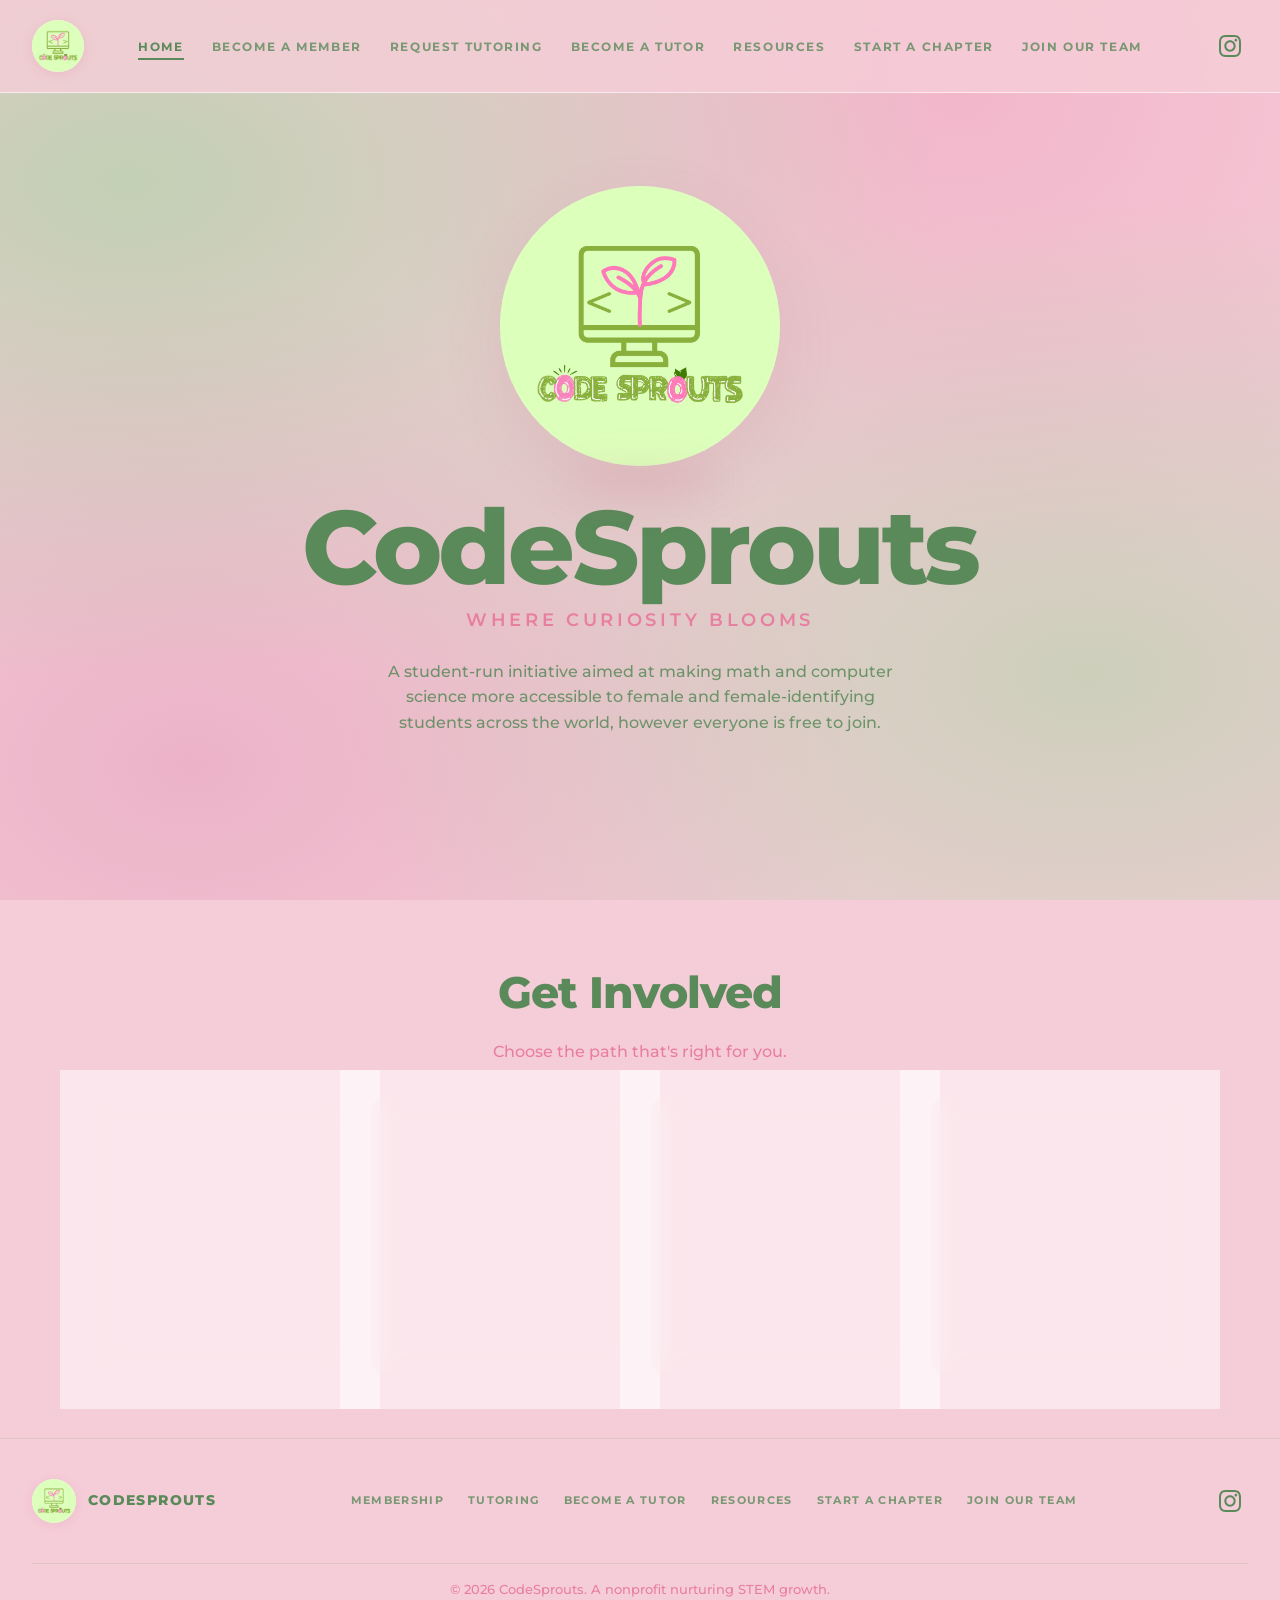
==== commit a45fa4c6: "Add files via upload" ====
--- a/index.html
+++ b/index.html
@@ -27,6 +27,7 @@
           <li><a href="become-tutor.html">Become a Tutor</a></li>
           <li><a href="resources.html">Resources</a></li>
           <li><a href="become-chapter.html">Start a Chapter</a></li>
+          <li><a href="team.html">Join our Team</a></li>
         </ul>
       </nav>
       <div class="header-actions">
@@ -101,7 +102,7 @@
         <a href="become-tutor.html">Become a Tutor</a>
         <a href="resources.html">Resources</a>
         <a href="become-chapter.html">Start a Chapter</a>
-        <a href="summerinternship.html">Summer Internship</a>
+        <a href="team.html">Join our Team</a>
       </nav>
       <div class="footer-social">
         <a href="https://www.instagram.com/codesproutsss/?hl=en" class="social-link" target="_blank" rel="noopener noreferrer" aria-label="Instagram">
